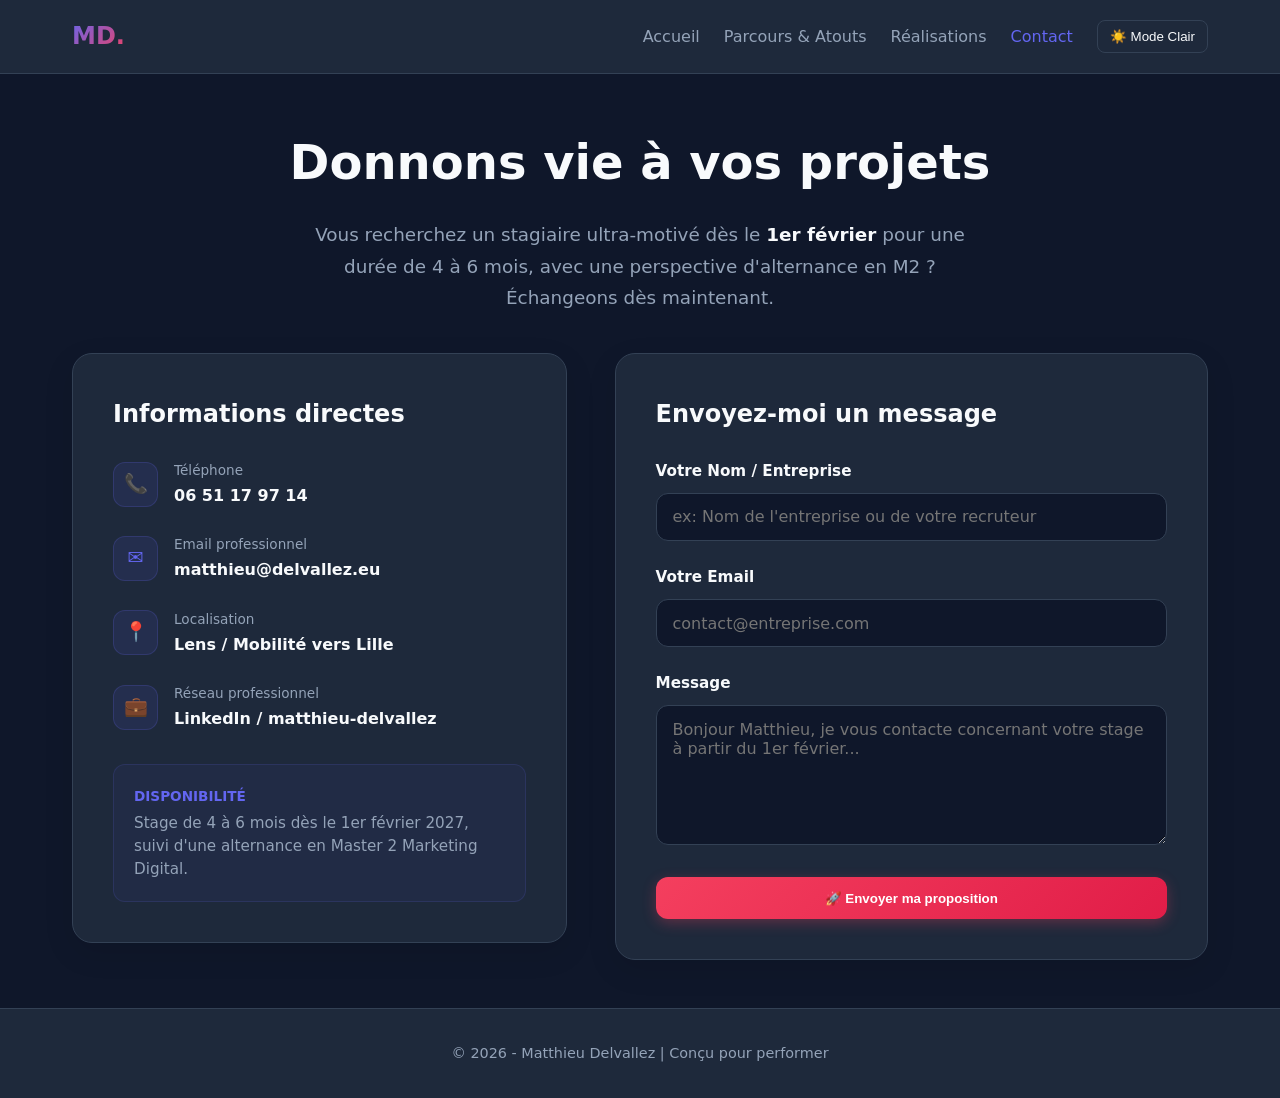
==== contact.html @ c9779fed "Add files via upload" ====
<!DOCTYPE html>
<html lang="fr">
<head>
    <meta charset="UTF-8">
    <meta name="viewport" content="width=device-width, initial-scale=1.0">
    <title>Contact | Matthieu Delvallez</title>
    <link rel="stylesheet" href="style.css">
</head>
<body>

    <header>
        <nav>
            <a href="index.html" class="logo">MD.</a>
            <ul class="nav-links">
                <li><a href="index.html">Accueil</a></li>
                <li><a href="parcours.html">Parcours & Atouts</a></li>
                <li><a href="realisations.html">Réalisations</a></li>
                <li><a href="contact.html" class="active">Contact</a></li>
                <li><button id="themeToggle" class="theme-toggle">☀️ Mode Clair</button></li>
            </ul>
        </nav>
    </header>

    <main class="reveal">
        <section style="text-align: center; margin-bottom: 2.5rem;">
            <h1 style="font-size: 3rem; font-weight: 800; margin-bottom: 1rem;">Donnons vie à vos projets</h1>
            <p style="color: var(--text-muted); font-size: 1.15rem; max-width: 650px; margin: 0 auto;">
                Vous recherchez un stagiaire ultra-motivé dès le <strong style="color: var(--text-color);">1er février</strong> pour une durée de 4 à 6 mois, avec une perspective d'alternance en M2 ? Échangeons dès maintenant.
            </p>
        </section>

        <div class="contact-wrapper">
            <!-- COLONNE GAUCHE : Coordonnées & Badge disponibilité -->
            <div class="contact-info-card">
                <h3 style="font-size: 1.5rem; margin-bottom: 1.5rem;">Informations directes</h3>
                
                <a href="tel:0651179714" class="contact-info-item">
                    <div class="contact-icon">📞</div>
                    <div>
                        <div style="font-size: 0.85rem; color: var(--text-muted);">Téléphone</div>
                        <div style="font-weight: 600;">06 51 17 97 14</div>
                    </div>
                </a>

                <a href="mailto:matthieu@delvallez.eu" class="contact-info-item">
                    <div class="contact-icon">✉️</div>
                    <div>
                        <div style="font-size: 0.85rem; color: var(--text-muted);">Email professionnel</div>
                        <div style="font-weight: 600;">matthieu@delvallez.eu</div>
                    </div>
                </a>

                <div class="contact-info-item" style="cursor: default;">
                    <div class="contact-icon">📍</div>
                    <div>
                        <div style="font-size: 0.85rem; color: var(--text-muted);">Localisation</div>
                        <div style="font-weight: 600;">Lens / Mobilité vers Lille</div>
                    </div>
                </div>

                <a href="https://linkedin.com/in/matthieu-delvallez" target="_blank" class="contact-info-item">
                    <div class="contact-icon">💼</div>
                    <div>
                        <div style="font-size: 0.85rem; color: var(--text-muted);">Réseau professionnel</div>
                        <div style="font-weight: 600;">LinkedIn / matthieu-delvallez</div>
                    </div>
                </a>

                <div style="margin-top: 2rem; padding: 1.25rem; background: rgba(99, 102, 241, 0.05); border: 1px solid rgba(99, 102, 241, 0.15); border-radius: 12px;">
                    <div style="font-size: 0.85rem; font-weight: 700; color: var(--primary); text-transform: uppercase; margin-bottom: 0.25rem;">Disponibilité</div>
                    <p style="font-size: 0.95rem; color: var(--text-muted); line-height: 1.5;">Stage de 4 à 6 mois dès le 1er février 2027, suivi d'une alternance en Master 2 Marketing Digital.</p>
                </div>
            </div>

            <!-- COLONNE DROITE : Formulaire de contact Web3Forms -->
            <!-- COLONNE DROITE : Formulaire de contact Web3Forms -->
            <div class="contact-form-card">
                <h3 style="font-size: 1.5rem; margin-bottom: 1.5rem;">Envoyez-moi un message</h3>
                
                <form action="https://api.web3forms.com/submit" method="POST" id="form">
                    <!-- Clé d'accès Web3Forms -->
                    <input type="hidden" name="access_key" value="a11c37b1-d24e-4c2c-b519-0713a681aece">
                    <input type="hidden" name="subject" value="Nouveau message depuis votre Portfolio !">
                    
                    <!-- Redirection optionnelle vers une ancre de votre page de contact pour afficher une confirmation -->
                    <!-- (Ou vous pouvez laisser Web3Forms gérer sans quitter le site en utilisant l'option AJAX ci-dessous) -->
                    <input type="hidden" name="redirect" value="https://web3forms.com/success">

                    <div class="form-group">
                        <label for="name">Votre Nom / Entreprise</label>
                        <input type="text" id="name" name="name" class="form-control" placeholder="ex: Nom de l'entreprise ou de votre recruteur" required>
                    </div>

                    <div class="form-group">
                        <label for="email">Votre Email</label>
                        <input type="email" id="email" name="email" class="form-control" placeholder="contact@entreprise.com" required>
                    </div>

                    <div class="form-group">
                        <label for="message">Message</label>
                        <textarea id="message" name="message" class="form-control" placeholder="Bonjour Matthieu, je vous contacte concernant votre stage à partir du 1er février..." required></textarea>
                    </div>

                    <button type="submit" class="btn btn-accent" style="width: 100%;">
                        🚀 Envoyer ma proposition
                    </button>
                </form>
            </div>
        </div>
    </main>

    <footer>
        <p>&copy; 2026 - Matthieu Delvallez | Conçu pour performer</p>
    </footer>

    <script src="script.js"></script>
</body>
</html>
---- style.css ----
/* --- Variables & Thème --- */
:root {
    --bg-color: #0f172a;
    --card-bg: #1e293b;
    --text-color: #f8fafc;
    --text-muted: #94a3b8;
    --primary: #6366f1;
    --primary-hover: #4f46e5;
    --accent: #f43f5e;
    --border: #334155;
    --transition: all 0.3s cubic-bezier(0.4, 0, 0.2, 1);
}

body.light-theme {
    --bg-color: #f8fafc;
    --card-bg: #ffffff;
    --text-color: #0f172a;
    --text-muted: #64748b;
    --primary: #4f46e5;
    --primary-hover: #4338ca;
    --border: #e2e8f0;
}

/* --- Reset & Base --- */
* {
    box-sizing: border-box;
    margin: 0;
    padding: 0;
}

body {
    font-family: 'Inter', system-ui, -apple-system, sans-serif;
    background-color: var(--bg-color);
    color: var(--text-color);
    line-height: 1.7;
    transition: var(--transition);
    display: flex;
    flex-direction: column;
    min-height: 100vh;
}

/* --- Header & Navigation --- */
header {
    background-color: var(--card-bg);
    border-bottom: 1px solid var(--border);
    position: sticky;
    top: 0;
    z-index: 1000;
    backdrop-filter: blur(10px);
}

nav {
    max-width: 1200px;
    margin: 0 auto;
    display: flex;
    justify-content: space-between;
    align-items: center;
    padding: 1rem 2rem;
}

.logo {
    font-weight: 800;
    font-size: 1.5rem;
    background: linear-gradient(135deg, var(--primary), var(--accent));
    -webkit-background-clip: text;
    -webkit-text-fill-color: transparent;
    text-decoration: none;
}

.nav-links {
    display: flex;
    list-style: none;
    gap: 1.5rem;
    align-items: center;
}

nav a {
    text-decoration: none;
    color: var(--text-muted);
    font-weight: 500;
    transition: var(--transition);
}

nav a:hover, nav a.active {
    color: var(--primary);
}

.theme-toggle {
    background: none;
    border: 1px solid var(--border);
    color: var(--text-color);
    padding: 0.5rem 0.75rem;
    border-radius: 8px;
    cursor: pointer;
    transition: var(--transition);
}
.theme-toggle:hover {
    border-color: var(--primary);
}

/* --- Layout Général --- */
main {
    flex: 1;
    max-width: 1200px;
    width: 100%;
    margin: 0 auto;
    padding: 3rem 2rem;
}

/* --- Boutons --- */
.btn {
    display: inline-flex;
    align-items: center;
    justify-content: center;
    background: linear-gradient(135deg, var(--primary), #4338ca);
    color: white;
    padding: 0.85rem 1.75rem;
    border-radius: 12px;
    text-decoration: none;
    font-weight: 600;
    transition: var(--transition);
    border: none;
    cursor: pointer;
    box-shadow: 0 4px 14px rgba(99, 102, 241, 0.3);
}

.btn:hover {
    transform: translateY(-2px);
    box-shadow: 0 6px 20px rgba(99, 102, 241, 0.4);
}

.btn-accent {
    background: linear-gradient(135deg, var(--accent), #e11d48);
    box-shadow: 0 4px 14px rgba(244, 63, 94, 0.3);
}

/* --- Grilles & Cartes --- */
.grid {
    display: grid;
    grid-template-columns: repeat(auto-fit, minmax(320px, 1fr));
    gap: 2rem;
    margin-top: 2rem;
}

.card {
    background-color: var(--card-bg);
    border: 1px solid var(--border);
    padding: 2rem;
    border-radius: 16px;
    transition: var(--transition);
    position: relative;
    overflow: hidden;
}

.card:hover {
    transform: translateY(-5px);
    border-color: var(--primary);
    box-shadow: 0 10px 30px rgba(0, 0, 0, 0.1);
}

/* --- Filtres Réalisations --- */
.filters {
    display: flex;
    gap: 1rem;
    margin-bottom: 2rem;
    flex-wrap: wrap;
}

.filter-btn {
    background: var(--card-bg);
    border: 1px solid var(--border);
    color: var(--text-muted);
    padding: 0.5rem 1.25rem;
    border-radius: 20px;
    cursor: pointer;
    font-weight: 500;
    transition: var(--transition);
}

.filter-btn.active, .filter-btn:hover {
    background: var(--primary);
    color: white;
    border-color: var(--primary);
}

/* --- Styles spécifiques aux sections de détails --- */
.project-detail-section {
    background-color: var(--card-bg);
    border: 1px solid var(--border);
    border-radius: 20px;
    padding: 2.5rem;
    margin-bottom: 3rem;
    transition: var(--transition);
}
.project-detail-section:hover {
    border-color: var(--primary);
    box-shadow: 0 10px 30px rgba(0, 0, 0, 0.15);
}
.project-header {
    display: flex;
    justify-content: space-between;
    align-items: flex-start;
    flex-wrap: wrap;
    gap: 1rem;
    margin-bottom: 1.5rem;
}
.project-badge {
    font-size: 0.8rem;
    font-weight: 700;
    text-transform: uppercase;
    padding: 0.4rem 0.8rem;
    border-radius: 20px;
    background: rgba(99, 102, 241, 0.1);
    color: var(--primary);
    border: 1px solid rgba(99, 102, 241, 0.2);
}
.project-description {
    color: var(--text-muted);
    font-size: 1.05rem;
    margin-bottom: 2rem;
    line-height: 1.8;
}

.visual-grid-2 {
    display: grid;
    grid-template-columns: repeat(auto-fit, minmax(300px, 1fr));
    gap: 1.5rem;
    align-items: start;
}
.visual-grid-3 {
    display: grid;
    grid-template-columns: repeat(auto-fit, minmax(250px, 1fr));
    gap: 1.5rem;
    align-items: start;
}

.visual-box {
    width: 100%;
    background-color: var(--bg-color);
    border: 1px solid var(--border);
    border-radius: 12px;
    display: flex;
    align-items: center;
    justify-content: center;
    overflow: hidden;
    position: relative;
    padding: 0.75rem;
}
.visual-box img {
    width: 100%;
    height: auto;
    max-height: 380px;
    object-fit: contain;
    border-radius: 8px;
    transition: var(--transition);
}
.visual-box:hover img {
    transform: scale(1.02);
}

/* --- Fenêtre Modale Livre Interactif (Sans Scroll) --- */
.video-modal {
    display: none;
    position: fixed;
    z-index: 2000;
    left: 0;
    top: 0;
    width: 100%;
    height: 100%;
    background-color: rgba(15, 23, 42, 0.85);
    backdrop-filter: blur(10px);
    align-items: center;
    justify-content: center;
    opacity: 0;
    transition: opacity 0.3s ease;
}

.video-modal.active {
    display: flex;
    opacity: 1;
}

.modal-content {
    background: var(--card-bg);
    border: 1px solid var(--border);
    padding: 1.5rem;
    border-radius: 20px;
    max-width: 1000px;
    width: 95vw;
    height: 92vh;
    position: relative;
    box-shadow: 0 25px 50px rgba(0, 0, 0, 0.5);
    display: flex;
    flex-direction: column;
    align-items: center;
    justify-content: space-between;
    overflow: hidden;
}

.book-container {
    position: relative;
    width: 100%;
    height: calc(100% - 4rem);
    display: flex;
    align-items: center;
    justify-content: center;
}

.book-page {
    display: none;
    width: 100%;
    height: 100%;
    text-align: center;
    animation: fadeIn 0.4s ease-in-out;
}

.book-page.active {
    display: flex;
    justify-content: center;
    align-items: center;
}

/* S'assure que le lecteur PDF intégré s'adapte exactement au cadre sans scroll */
.book-page object {
    width: 100%;
    height: 100%;
    border-radius: 8px;
    border: none;
    background-color: #ffffff;
}

.book-page img {
    max-width: 100%;
    max-height: 100%;
    object-fit: contain;
    border-radius: 8px;
}

@keyframes fadeIn {
    from { opacity: 0; transform: scale(0.98); }
    to { opacity: 1; transform: scale(1); }
}

.book-nav {
    display: flex;
    gap: 1.5rem;
    align-items: center;
    margin-top: 0.75rem;
}

.book-btn {
    background: var(--primary);
    color: white;
    border: none;
    padding: 0.5rem 1.25rem;
    border-radius: 30px;
    cursor: pointer;
    font-weight: 600;
    transition: var(--transition);
}

.book-btn:hover {
    background: var(--primary-hover);
    transform: translateY(-2px);
}

.page-indicator {
    font-size: 0.95rem;
    color: var(--text-muted);
    font-weight: 600;
}

.close-modal {
    position: absolute;
    top: 1rem;
    right: 1.25rem;
    background: none;
    border: none;
    color: var(--text-color);
    font-size: 1.8rem;
    cursor: pointer;
    z-index: 10;
    transition: var(--transition);
}

.close-modal:hover {
    color: var(--accent);
}

/* --- Footer --- */
footer {
    background-color: var(--card-bg);
    border-top: 1px solid var(--border);
    text-align: center;
    padding: 2rem;
    color: var(--text-muted);
    font-size: 0.9rem;
}

/* --- Animation Scroll Reveal --- */
.reveal {
    opacity: 0;
    transform: translateY(30px);
    transition: all 0.8s ease-out;
}
.reveal.active {
    opacity: 1;
    transform: translateY(0);
}

/* --- Style de la page Contact modernisée --- */
.contact-wrapper {
    display: grid;
    grid-template-columns: 1fr 1.2fr;
    gap: 3rem;
    align-items: start;
    margin-top: 2rem;
}

@media (max-width: 900px) {
    .contact-wrapper {
        grid-template-columns: 1fr;
    }
}

.contact-info-card {
    background: var(--card-bg);
    border: 1px solid var(--border);
    border-radius: 20px;
    padding: 2.5rem;
    box-shadow: 0 10px 30px rgba(0, 0, 0, 0.1);
}

.contact-info-item {
    display: flex;
    align-items: center;
    gap: 1rem;
    margin-bottom: 1.5rem;
    text-decoration: none;
    color: var(--text-color);
    transition: var(--transition);
}

.contact-info-item:hover {
    color: var(--primary);
    transform: translateX(5px);
}

.contact-icon {
    width: 45px;
    height: 45px;
    background: rgba(99, 102, 241, 0.1);
    border: 1px solid rgba(99, 102, 241, 0.2);
    border-radius: 12px;
    display: flex;
    align-items: center;
    justify-content: center;
    font-size: 1.2rem;
    color: var(--primary);
    flex-shrink: 0;
}

.contact-form-card {
    background: var(--card-bg);
    border: 1px solid var(--border);
    border-radius: 20px;
    padding: 2.5rem;
    box-shadow: 0 10px 30px rgba(0, 0, 0, 0.1);
}

.form-group {
    margin-bottom: 1.5rem;
}

.form-group label {
    display: block;
    font-weight: 600;
    margin-bottom: 0.5rem;
    font-size: 0.95rem;
}

.form-control {
    width: 100%;
    background-color: var(--bg-color);
    border: 1px solid var(--border);
    color: var(--text-color);
    padding: 0.85rem 1rem;
    border-radius: 12px;
    font-family: inherit;
    font-size: 1rem;
    transition: var(--transition);
}

.form-control:focus {
    outline: none;
    border-color: var(--primary);
    box-shadow: 0 0 0 3px rgba(99, 102, 241, 0.15);
}

textarea.form-control {
    resize: vertical;
    min-height: 140px;
}

/* --- Style de la page Parcours --- */
.parcours-grid {
    display: grid;
    grid-template-columns: 1fr 1fr;
    gap: 2.5rem;
    align-items: start;
    margin-top: 2rem;
}

@media (max-width: 950px) {
    .parcours-grid {
        grid-template-columns: 1fr;
    }
}

.parcours-card {
    background: var(--card-bg);
    border: 1px solid var(--border);
    border-radius: 20px;
    padding: 2.5rem;
    box-shadow: 0 10px 30px rgba(0, 0, 0, 0.1);
    height: 100%;
}

/* Timeline pour le parcours */
/* --- Correction de la Timeline (Parcours) --- */
.timeline {
    position: relative;
    padding-left: 2rem; /* Augmenté pour laisser respirer le texte */
    border-left: 2px solid var(--primary);
    margin-top: 1.5rem;
    margin-left: 0.5rem; /* Évite de coller au bord de la carte */
    display: flex;
    flex-direction: column;
    gap: 2rem;
}

.timeline-item {
    position: relative;
}

.timeline-item::before {
    content: '';
    position: absolute;
    left: calc(-2rem - 6px); /* Aligne parfaitement le point sur la ligne verticale */
    top: 6px;
    width: 10px;
    height: 10px;
    border-radius: 50%;
    background: var(--primary);
    box-shadow: 0 0 0 4px var(--card-bg);
}

.timeline-date {
    font-size: 0.8rem;
    font-weight: 700;
    color: var(--primary);
    text-transform: uppercase;
    letter-spacing: 0.05em;
    margin-bottom: 0.25rem;
}

.timeline-title {
    font-size: 1.15rem;
    font-weight: 700;
    color: var(--text-color);
}

.timeline-desc {
    font-size: 0.95rem;
    color: var(--text-muted);
    margin-top: 0.25rem;
}

/* Badges de compétences (Tags) */
.skills-category {
    margin-bottom: 1.75rem;
}

.skills-category:last-child {
    margin-bottom: 0;
}

.skills-category-title {
    font-size: 1rem;
    font-weight: 700;
    color: var(--text-color);
    margin-bottom: 0.75rem;
    display: flex;
    align-items: center;
    gap: 0.5rem;
}

.skills-badges {
    display: flex;
    flex-wrap: wrap;
    gap: 0.5rem;
}

.skill-badge {
    background: rgba(99, 102, 241, 0.1);
    color: var(--primary);
    border: 1px solid rgba(99, 102, 241, 0.2);
    padding: 0.4rem 0.85rem;
    border-radius: 20px;
    font-size: 0.85rem;
    font-weight: 600;
    transition: var(--transition);
}

.skill-badge:hover {
    background: var(--primary);
    color: white;
    transform: translateY(-2px);
}

/* --- Style spécifique à la page d'accueil --- */
.hero-section {
    padding: 2rem 0 4rem 0;
}

.home-projects-preview {
    margin-top: 4rem;
}

.preview-grid {
    display: grid;
    grid-template-columns: repeat(auto-fit, minmax(300px, 1fr));
    gap: 2rem;
    margin-top: 2rem;
}

.preview-card {
    background-color: var(--card-bg);
    border: 1px solid var(--border);
    border-radius: 16px;
    overflow: hidden;
    transition: var(--transition);
    text-decoration: none;
    display: flex;
    flex-direction: column;
}

.preview-card:hover {
    transform: translateY(-5px);
    border-color: var(--primary);
    box-shadow: 0 10px 30px rgba(0, 0, 0, 0.15);
}

.preview-img-box {
    width: 100%;
    height: 200px;
    background: var(--bg-color);
    overflow: hidden;
    position: relative;
    border-bottom: 1px solid var(--border);
}

.preview-img-box img {
    width: 100%;
    height: 100%;
    object-fit: cover;
    transition: var(--transition);
}

.preview-card:hover img {
    transform: scale(1.05);
}

.preview-content {
    padding: 1.5rem;
    flex: 1;
    display: flex;
    flex-direction: column;
    justify-content: space-between;
}

/* --- Style raffiné pour les pages des livres interactifs --- */
.book-page, .boulanger-page {
    display: none;
    width: 100%;
    height: 100%;
    justify-content: center;
    align-items: center;
    background-color: rgba(255, 255, 255, 0.03); /* Fond subtil */
    border-radius: 12px;
    padding: 1rem;
    animation: fadeIn 0.4s ease-in-out;
}

.book-page.active, .boulanger-page.active {
    display: flex;
}

.book-page img, .boulanger-page img {
    max-width: 100%;
    max-height: 100%;
    object-fit: contain;
    border-radius: 6px;
    box-shadow: 0 10px 30px rgba(0, 0, 0, 0.5);
    background-color: #ffffff; /* Fond blanc pour les pages de document */
}

.book-page, .boulanger-page, .soutenance-page {
    display: none;
    width: 100%;
    height: 100%;
    justify-content: center;
    align-items: center;
    background-color: rgba(255, 255, 255, 0.03);
    border-radius: 12px;
    padding: 1rem;
    animation: fadeIn 0.4s ease-in-out;
}

.book-page.active, .boulanger-page.active, .soutenance-page.active {
    display: flex;
}

.book-page img, .boulanger-page img, .soutenance-page img {
    max-width: 100%;
    max-height: 100%;
    object-fit: contain;
    border-radius: 6px;
    box-shadow: 0 10px 30px rgba(0, 0, 0, 0.5);
    background-color: #ffffff;
}

/* ========================================= */
/* --- RESPONSIVE DESIGN GLOBALE & EXPERT --- */
/* ========================================= */

@media (max-width: 950px) {
    /* Navigation mobile simplifiée */
    nav {
        flex-direction: column;
        gap: 1rem;
        padding: 1rem;
    }

    .nav-links {
        flex-wrap: wrap;
        justify-content: center;
        gap: 0.75rem;
    }

    /* Passage des grilles 2 ou 3 colonnes en 1 seule colonne sur tablette/mobile */
    .grid, 
    .parcours-grid, 
    .contact-wrapper, 
    .preview-grid {
        grid-template-columns: 1fr !important;
        gap: 1.5rem;
    }

    /* Ajustement des titres principaux pour éviter les débordements */
    h1 {
        font-size: 2.25rem !important;
    }

    main {
        padding: 1.5rem 1rem !important;
    }
}

@media (max-width: 600px) {
    /* Grilles de visuels (projets) en 1 colonne sur smartphone */
    .visual-grid-3, 
    .visual-grid-2 {
        grid-template-columns: 1fr !important;
    }

    /* Adaptation des modales (livres interactifs) en plein écran mobile */
    .modal-content {
        width: 95% !important;
        height: 85vh !important;
        padding: 1rem !important;
    }

    .book-btn {
        padding: 0.5rem 0.75rem !important;
        font-size: 0.85rem !important;
    }

    /* Boutons pleine largeur sur mobile pour le confort tactile */
    .hero-section .btn,
    .contact-form-card button[type="submit"] {
        width: 100%;
        text-align: center;
        justify-content: center;
    }
}
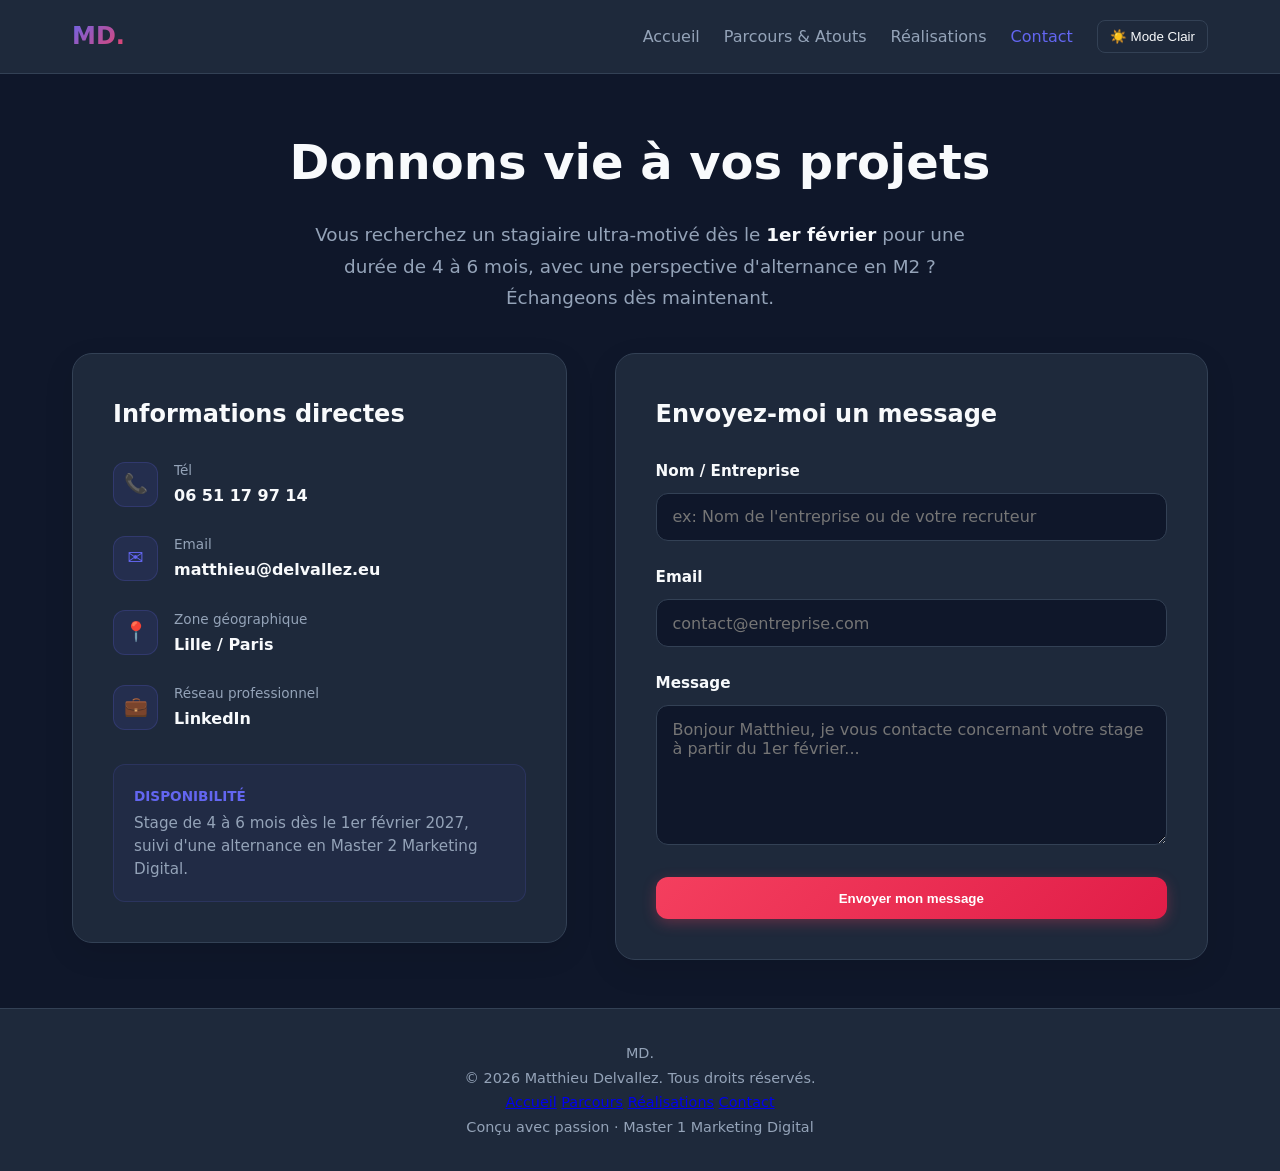
==== commit f0187482: "Update contact.html" ====
--- a/contact.html
+++ b/contact.html
@@ -37,7 +37,7 @@
                 <a href="tel:0651179714" class="contact-info-item">
                     <div class="contact-icon">📞</div>
                     <div>
-                        <div style="font-size: 0.85rem; color: var(--text-muted);">Téléphone</div>
+                        <div style="font-size: 0.85rem; color: var(--text-muted);">Tél</div>
                         <div style="font-weight: 600;">06 51 17 97 14</div>
                     </div>
                 </a>
@@ -45,7 +45,7 @@
                 <a href="mailto:matthieu@delvallez.eu" class="contact-info-item">
                     <div class="contact-icon">✉️</div>
                     <div>
-                        <div style="font-size: 0.85rem; color: var(--text-muted);">Email professionnel</div>
+                        <div style="font-size: 0.85rem; color: var(--text-muted);">Email</div>
                         <div style="font-weight: 600;">matthieu@delvallez.eu</div>
                     </div>
                 </a>
@@ -53,8 +53,8 @@
                 <div class="contact-info-item" style="cursor: default;">
                     <div class="contact-icon">📍</div>
                     <div>
-                        <div style="font-size: 0.85rem; color: var(--text-muted);">Localisation</div>
-                        <div style="font-weight: 600;">Lens / Mobilité vers Lille</div>
+                        <div style="font-size: 0.85rem; color: var(--text-muted);">Zone géographique</div>
+                        <div style="font-weight: 600;">Lille / Paris</div>
                     </div>
                 </div>
 
@@ -62,7 +62,7 @@
                     <div class="contact-icon">💼</div>
                     <div>
                         <div style="font-size: 0.85rem; color: var(--text-muted);">Réseau professionnel</div>
-                        <div style="font-weight: 600;">LinkedIn / matthieu-delvallez</div>
+                        <div style="font-weight: 600;">LinkedIn</div>
                     </div>
                 </a>
 
@@ -87,12 +87,12 @@
                     <input type="hidden" name="redirect" value="https://web3forms.com/success">
 
                     <div class="form-group">
-                        <label for="name">Votre Nom / Entreprise</label>
+                        <label for="name">Nom / Entreprise</label>
                         <input type="text" id="name" name="name" class="form-control" placeholder="ex: Nom de l'entreprise ou de votre recruteur" required>
                     </div>
 
                     <div class="form-group">
-                        <label for="email">Votre Email</label>
+                        <label for="email">Email</label>
                         <input type="email" id="email" name="email" class="form-control" placeholder="contact@entreprise.com" required>
                     </div>
 
@@ -102,17 +102,31 @@
                     </div>
 
                     <button type="submit" class="btn btn-accent" style="width: 100%;">
-                        🚀 Envoyer ma proposition
+                        Envoyer mon message
                     </button>
                 </form>
             </div>
         </div>
     </main>
 
-    <footer>
-        <p>&copy; 2026 - Matthieu Delvallez | Conçu pour performer</p>
+    <footer class="site-footer">
+        <div class="footer-content">
+            <div class="footer-left">
+                <span class="footer-logo">MD.</span>
+                <p>&copy; 2026 Matthieu Delvallez. Tous droits réservés.</p>
+            </div>
+            <div class="footer-links">
+                <a href="index.html">Accueil</a>
+                <a href="parcours.html">Parcours</a>
+                <a href="realisations.html">Réalisations</a>
+                <a href="contact.html">Contact</a>
+            </div>
+            <div class="footer-right">
+                <p>Conçu avec passion &middot; Master 1 Marketing Digital</p>
+            </div>
+        </div>
     </footer>
 
     <script src="script.js"></script>
 </body>
-</html>+</html>
--- a/style.css
+++ b/style.css
@@ -793,4 +793,70 @@
         text-align: center;
         justify-content: center;
     }
-}+    /* --- Footer Professionnel & Élégant --- */
+.site-footer {
+    background-color: var(--card-bg);
+    border-top: 1px solid rgba(255, 255, 255, 0.05);
+    padding: 2.5rem 2rem;
+    margin-top: 4rem;
+    color: var(--text-muted);
+    font-size: 0.9rem;
+}
+
+.footer-content {
+    max-width: 1200px;
+    margin: 0 auto;
+    display: flex;
+    justify-content: space-between;
+    align-items: center;
+    flex-wrap: wrap;
+    gap: 1.5rem;
+}
+
+.footer-left {
+    display: flex;
+    align-items: center;
+    gap: 1rem;
+}
+
+.footer-logo {
+    font-weight: 800;
+    font-size: 1.25rem;
+    color: var(--text-color);
+    letter-spacing: -0.05em;
+}
+
+.footer-links {
+    display: flex;
+    gap: 1.5rem;
+}
+
+.footer-links a {
+    color: var(--text-muted);
+    text-decoration: none;
+    transition: color 0.2s ease;
+}
+
+.footer-links a:hover {
+    color: var(--primary);
+}
+
+.footer-right p {
+    font-size: 0.85rem;
+    opacity: 0.8;
+}
+
+/* --- Responsive Footer sur Mobile --- */
+@media (max-width: 768px) {
+    .footer-content {
+        flex-direction: column;
+        text-align: center;
+        gap: 1rem;
+    }
+
+    .footer-left {
+        flex-direction: column;
+        gap: 0.25rem;
+    }
+}
+}
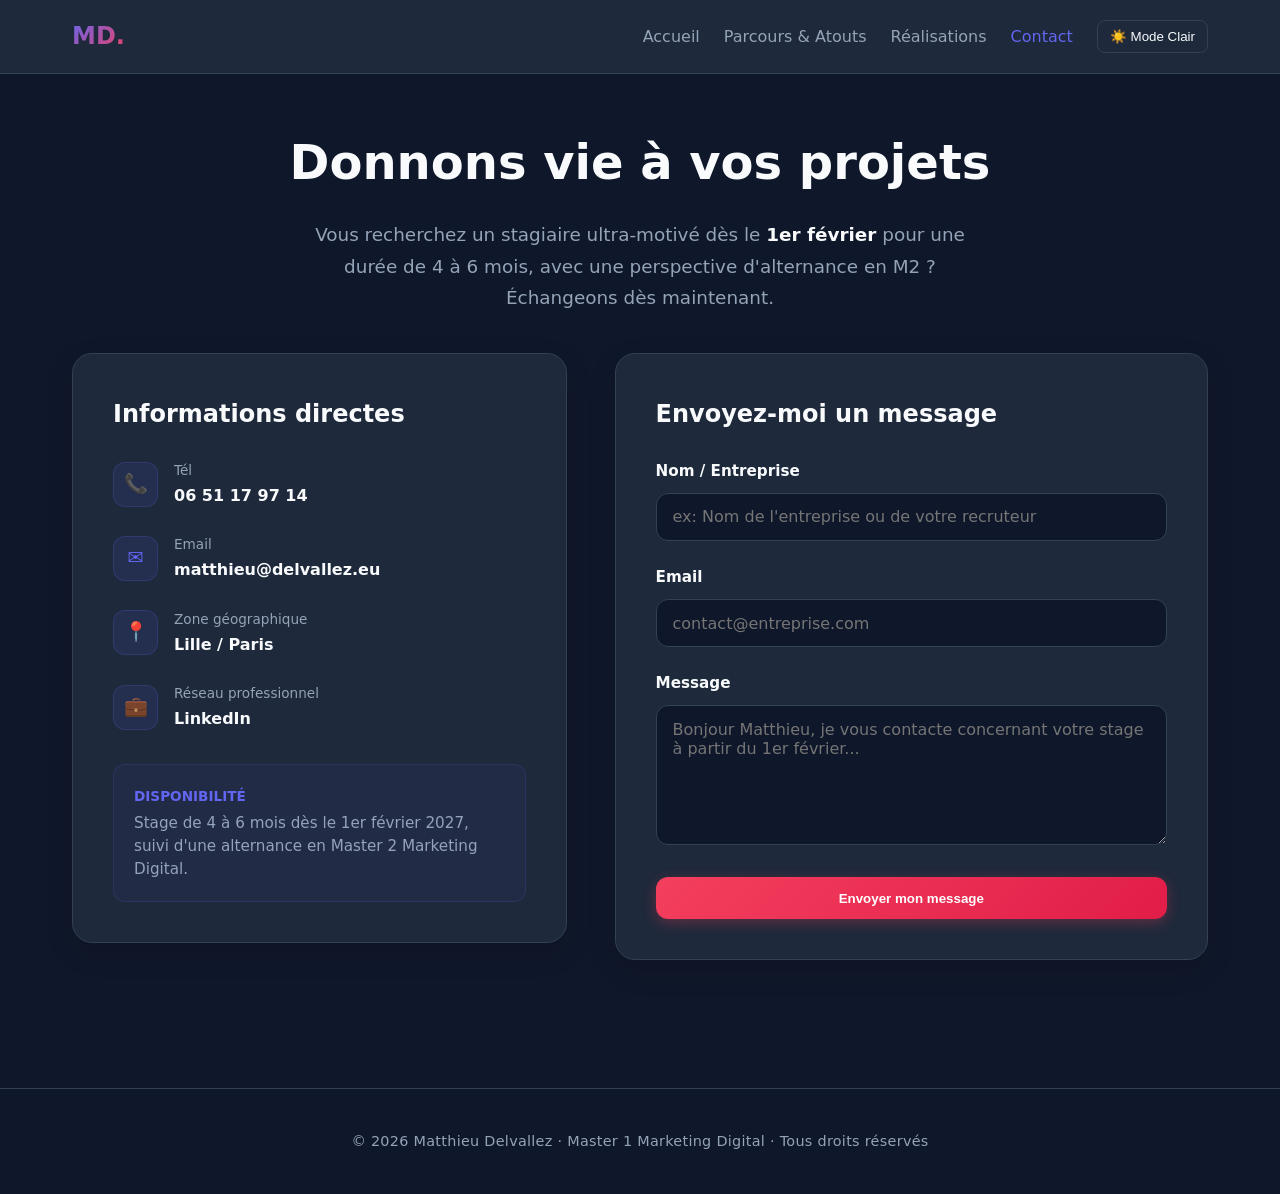
==== commit daa3749b: "Update contact.html" ====
--- a/contact.html
+++ b/contact.html
@@ -110,21 +110,7 @@
     </main>
 
     <footer class="site-footer">
-        <div class="footer-content">
-            <div class="footer-left">
-                <span class="footer-logo">MD.</span>
-                <p>&copy; 2026 Matthieu Delvallez. Tous droits réservés.</p>
-            </div>
-            <div class="footer-links">
-                <a href="index.html">Accueil</a>
-                <a href="parcours.html">Parcours</a>
-                <a href="realisations.html">Réalisations</a>
-                <a href="contact.html">Contact</a>
-            </div>
-            <div class="footer-right">
-                <p>Conçu avec passion &middot; Master 1 Marketing Digital</p>
-            </div>
-        </div>
+        <p>&copy; 2026 Matthieu Delvallez &middot; Master 1 Marketing Digital &middot; Tous droits réservés</p>
     </footer>
 
     <script src="script.js"></script>
--- a/style.css
+++ b/style.css
@@ -221,21 +221,17 @@
     line-height: 1.8;
 }
 
+/* --- GRILLES DE VISUELS (2 colonnes & 3 colonnes) --- */
 .visual-grid-2 {
     display: grid;
-    grid-template-columns: repeat(auto-fit, minmax(300px, 1fr));
+    grid-template-columns: repeat(2, 1fr);
     gap: 1.5rem;
-    align-items: start;
-}
-.visual-grid-3 {
-    display: grid;
-    grid-template-columns: repeat(auto-fit, minmax(250px, 1fr));
-    gap: 1.5rem;
-    align-items: start;
-}
-
-.visual-box {
-    width: 100%;
+    align-items: center;
+    margin-bottom: 1.5rem;
+}
+
+.visual-grid-2 .visual-box {
+    height: 280px;
     background-color: var(--bg-color);
     border: 1px solid var(--border);
     border-radius: 12px;
@@ -244,21 +240,56 @@
     justify-content: center;
     overflow: hidden;
     position: relative;
-    padding: 0.75rem;
-}
-.visual-box img {
-    width: 100%;
-    height: auto;
-    max-height: 380px;
+    padding: 1rem;
+}
+
+.visual-grid-2 .visual-box img {
+    max-width: 100%;
+    max-height: 100%;
     object-fit: contain;
     border-radius: 8px;
-    transition: var(--transition);
-}
+    box-shadow: 0 4px 12px rgba(0, 0, 0, 0.2);
+    transition: var(--transition);
+}
+
+.visual-grid-2 .visual-box:hover img {
+    transform: scale(1.02);
+}
+
+.visual-grid-3 {
+    display: grid;
+    grid-template-columns: repeat(3, 1fr);
+    gap: 1.25rem;
+    margin-bottom: 1.5rem;
+}
+
+.visual-box {
+    width: 100%;
+    height: 220px;
+    background-color: var(--bg-color);
+    border: 1px solid var(--border);
+    border-radius: 12px;
+    display: flex;
+    align-items: center;
+    justify-content: center;
+    overflow: hidden;
+    position: relative;
+    padding: 0.5rem;
+}
+
+.visual-box img {
+    max-width: 100%;
+    max-height: 100%;
+    object-fit: contain;
+    border-radius: 8px;
+    transition: var(--transition);
+}
+
 .visual-box:hover img {
-    transform: scale(1.02);
-}
-
-/* --- Fenêtre Modale Livre Interactif (Sans Scroll) --- */
+    transform: scale(1.03);
+}
+
+/* --- Fenêtre Modale Livre Interactif --- */
 .video-modal {
     display: none;
     position: fixed;
@@ -306,34 +337,35 @@
     justify-content: center;
 }
 
-.book-page {
+.book-page, 
+.boulanger-page, 
+.soutenance-page {
     display: none;
     width: 100%;
     height: 100%;
-    text-align: center;
+    justify-content: center;
+    align-items: center;
+    background-color: rgba(255, 255, 255, 0.03);
+    border-radius: 12px;
+    padding: 1rem;
     animation: fadeIn 0.4s ease-in-out;
 }
 
-.book-page.active {
-    display: flex;
-    justify-content: center;
-    align-items: center;
-}
-
-/* S'assure que le lecteur PDF intégré s'adapte exactement au cadre sans scroll */
-.book-page object {
-    width: 100%;
-    height: 100%;
-    border-radius: 8px;
-    border: none;
-    background-color: #ffffff;
-}
-
-.book-page img {
+.book-page.active, 
+.boulanger-page.active, 
+.soutenance-page.active {
+    display: flex;
+}
+
+.book-page img, 
+.boulanger-page img, 
+.soutenance-page img {
     max-width: 100%;
     max-height: 100%;
     object-fit: contain;
-    border-radius: 8px;
+    border-radius: 6px;
+    box-shadow: 0 10px 30px rgba(0, 0, 0, 0.5);
+    background-color: #ffffff;
 }
 
 @keyframes fadeIn {
@@ -387,16 +419,6 @@
     color: var(--accent);
 }
 
-/* --- Footer --- */
-footer {
-    background-color: var(--card-bg);
-    border-top: 1px solid var(--border);
-    text-align: center;
-    padding: 2rem;
-    color: var(--text-muted);
-    font-size: 0.9rem;
-}
-
 /* --- Animation Scroll Reveal --- */
 .reveal {
     opacity: 0;
@@ -423,7 +445,7 @@
     }
 }
 
-.contact-info-card {
+.contact-info-card, .contact-form-card {
     background: var(--card-bg);
     border: 1px solid var(--border);
     border-radius: 20px;
@@ -458,14 +480,6 @@
     font-size: 1.2rem;
     color: var(--primary);
     flex-shrink: 0;
-}
-
-.contact-form-card {
-    background: var(--card-bg);
-    border: 1px solid var(--border);
-    border-radius: 20px;
-    padding: 2.5rem;
-    box-shadow: 0 10px 30px rgba(0, 0, 0, 0.1);
 }
 
 .form-group {
@@ -527,13 +541,12 @@
 }
 
 /* Timeline pour le parcours */
-/* --- Correction de la Timeline (Parcours) --- */
 .timeline {
     position: relative;
-    padding-left: 2rem; /* Augmenté pour laisser respirer le texte */
+    padding-left: 2rem;
     border-left: 2px solid var(--primary);
     margin-top: 1.5rem;
-    margin-left: 0.5rem; /* Évite de coller au bord de la carte */
+    margin-left: 0.5rem;
     display: flex;
     flex-direction: column;
     gap: 2rem;
@@ -546,7 +559,7 @@
 .timeline-item::before {
     content: '';
     position: absolute;
-    left: calc(-2rem - 6px); /* Aligne parfaitement le point sur la ligne verticale */
+    left: calc(-2rem - 6px);
     top: 6px;
     width: 10px;
     height: 10px;
@@ -679,63 +692,98 @@
     justify-content: space-between;
 }
 
-/* --- Style raffiné pour les pages des livres interactifs --- */
-.book-page, .boulanger-page {
-    display: none;
-    width: 100%;
-    height: 100%;
-    justify-content: center;
-    align-items: center;
-    background-color: rgba(255, 255, 255, 0.03); /* Fond subtil */
-    border-radius: 12px;
-    padding: 1rem;
-    animation: fadeIn 0.4s ease-in-out;
-}
-
-.book-page.active, .boulanger-page.active {
-    display: flex;
-}
-
-.book-page img, .boulanger-page img {
-    max-width: 100%;
-    max-height: 100%;
-    object-fit: contain;
-    border-radius: 6px;
-    box-shadow: 0 10px 30px rgba(0, 0, 0, 0.5);
-    background-color: #ffffff; /* Fond blanc pour les pages de document */
-}
-
-.book-page, .boulanger-page, .soutenance-page {
-    display: none;
-    width: 100%;
-    height: 100%;
-    justify-content: center;
-    align-items: center;
-    background-color: rgba(255, 255, 255, 0.03);
-    border-radius: 12px;
-    padding: 1rem;
-    animation: fadeIn 0.4s ease-in-out;
-}
-
-.book-page.active, .boulanger-page.active, .soutenance-page.active {
-    display: flex;
-}
-
-.book-page img, .boulanger-page img, .soutenance-page img {
-    max-width: 100%;
-    max-height: 100%;
-    object-fit: contain;
-    border-radius: 6px;
-    box-shadow: 0 10px 30px rgba(0, 0, 0, 0.5);
-    background-color: #ffffff;
-}
-
 /* ========================================= */
-/* --- RESPONSIVE DESIGN GLOBALE & EXPERT --- */
+/* --- FOOTER PRO & DESIGN --- */
 /* ========================================= */
-
+/* --- Footer Simple & Épuré --- */
+.site-footer {
+    text-align: center;
+    padding: 2.5rem 1rem;
+    margin-top: 5rem;
+    border-top: 1px solid var(--border);
+    color: var(--text-muted);
+    font-size: 0.9rem;
+    letter-spacing: 0.02em;
+}
+
+.footer-container {
+    max-width: 1100px;
+    margin: 0 auto;
+    display: grid;
+    grid-template-columns: 2fr 1fr 1fr;
+    gap: 3rem;
+    padding-bottom: 3rem;
+    border-bottom: 1px solid rgba(255, 255, 255, 0.05);
+}
+
+.footer-brand {
+    font-size: 1.5rem;
+    font-weight: 800;
+    color: var(--text-color);
+    letter-spacing: -0.05em;
+    display: inline-block;
+    margin-bottom: 1rem;
+}
+
+.footer-bio {
+    font-size: 0.95rem;
+    line-height: 1.5;
+    max-width: 320px;
+}
+
+.footer-col h4 {
+    color: var(--text-color);
+    font-size: 1rem;
+    font-weight: 700;
+    margin-bottom: 1.25rem;
+    letter-spacing: 0.03em;
+}
+
+.footer-links-list {
+    list-style: none;
+    padding: 0;
+    margin: 0;
+    display: flex;
+    flex-direction: column;
+    gap: 0.75rem;
+}
+
+.footer-links-list a, .footer-socials a {
+    color: var(--text-muted);
+    text-decoration: none;
+    font-size: 0.95rem;
+    transition: color 0.2s ease;
+}
+
+.footer-links-list a:hover, .footer-socials a:hover {
+    color: var(--primary);
+}
+
+.footer-text {
+    font-size: 0.95rem;
+    margin-bottom: 1rem;
+}
+
+.footer-socials {
+    display: flex;
+    gap: 1.5rem;
+}
+
+.footer-bottom {
+    max-width: 1100px;
+    margin: 0 auto;
+    padding-top: 1.5rem;
+    display: flex;
+    justify-content: space-between;
+    align-items: center;
+    font-size: 0.85rem;
+    opacity: 0.8;
+}
+
+/* ========================================= */
+/* --- RESPONSIVE DESIGN GLOBAL --- */
+/* ========================================= */
 @media (max-width: 950px) {
-    /* Navigation mobile simplifiée */
     nav {
         flex-direction: column;
         gap: 1rem;
@@ -748,7 +796,6 @@
         gap: 0.75rem;
     }
 
-    /* Passage des grilles 2 ou 3 colonnes en 1 seule colonne sur tablette/mobile */
     .grid, 
     .parcours-grid, 
     .contact-wrapper, 
@@ -757,7 +804,6 @@
         gap: 1.5rem;
     }
 
-    /* Ajustement des titres principaux pour éviter les débordements */
     h1 {
         font-size: 2.25rem !important;
     }
@@ -765,16 +811,19 @@
     main {
         padding: 1.5rem 1rem !important;
     }
+
+    .footer-container {
+        grid-template-columns: 1fr;
+        gap: 2rem;
+    }
 }
 
 @media (max-width: 600px) {
-    /* Grilles de visuels (projets) en 1 colonne sur smartphone */
     .visual-grid-3, 
     .visual-grid-2 {
         grid-template-columns: 1fr !important;
     }
 
-    /* Adaptation des modales (livres interactifs) en plein écran mobile */
     .modal-content {
         width: 95% !important;
         height: 85vh !important;
@@ -786,77 +835,9 @@
         font-size: 0.85rem !important;
     }
 
-    /* Boutons pleine largeur sur mobile pour le confort tactile */
-    .hero-section .btn,
-    .contact-form-card button[type="submit"] {
-        width: 100%;
-        text-align: center;
-        justify-content: center;
-    }
-    /* --- Footer Professionnel & Élégant --- */
-.site-footer {
-    background-color: var(--card-bg);
-    border-top: 1px solid rgba(255, 255, 255, 0.05);
-    padding: 2.5rem 2rem;
-    margin-top: 4rem;
-    color: var(--text-muted);
-    font-size: 0.9rem;
-}
-
-.footer-content {
-    max-width: 1200px;
-    margin: 0 auto;
-    display: flex;
-    justify-content: space-between;
-    align-items: center;
-    flex-wrap: wrap;
-    gap: 1.5rem;
-}
-
-.footer-left {
-    display: flex;
-    align-items: center;
-    gap: 1rem;
-}
-
-.footer-logo {
-    font-weight: 800;
-    font-size: 1.25rem;
-    color: var(--text-color);
-    letter-spacing: -0.05em;
-}
-
-.footer-links {
-    display: flex;
-    gap: 1.5rem;
-}
-
-.footer-links a {
-    color: var(--text-muted);
-    text-decoration: none;
-    transition: color 0.2s ease;
-}
-
-.footer-links a:hover {
-    color: var(--primary);
-}
-
-.footer-right p {
-    font-size: 0.85rem;
-    opacity: 0.8;
-}
-
-/* --- Responsive Footer sur Mobile --- */
-@media (max-width: 768px) {
-    .footer-content {
+    .footer-bottom {
         flex-direction: column;
-        text-align: center;
-        gap: 1rem;
-    }
-
-    .footer-left {
-        flex-direction: column;
-        gap: 0.25rem;
-    }
-}
-}
+        gap: 0.5rem;
+        text-align: left;
+    }
+}
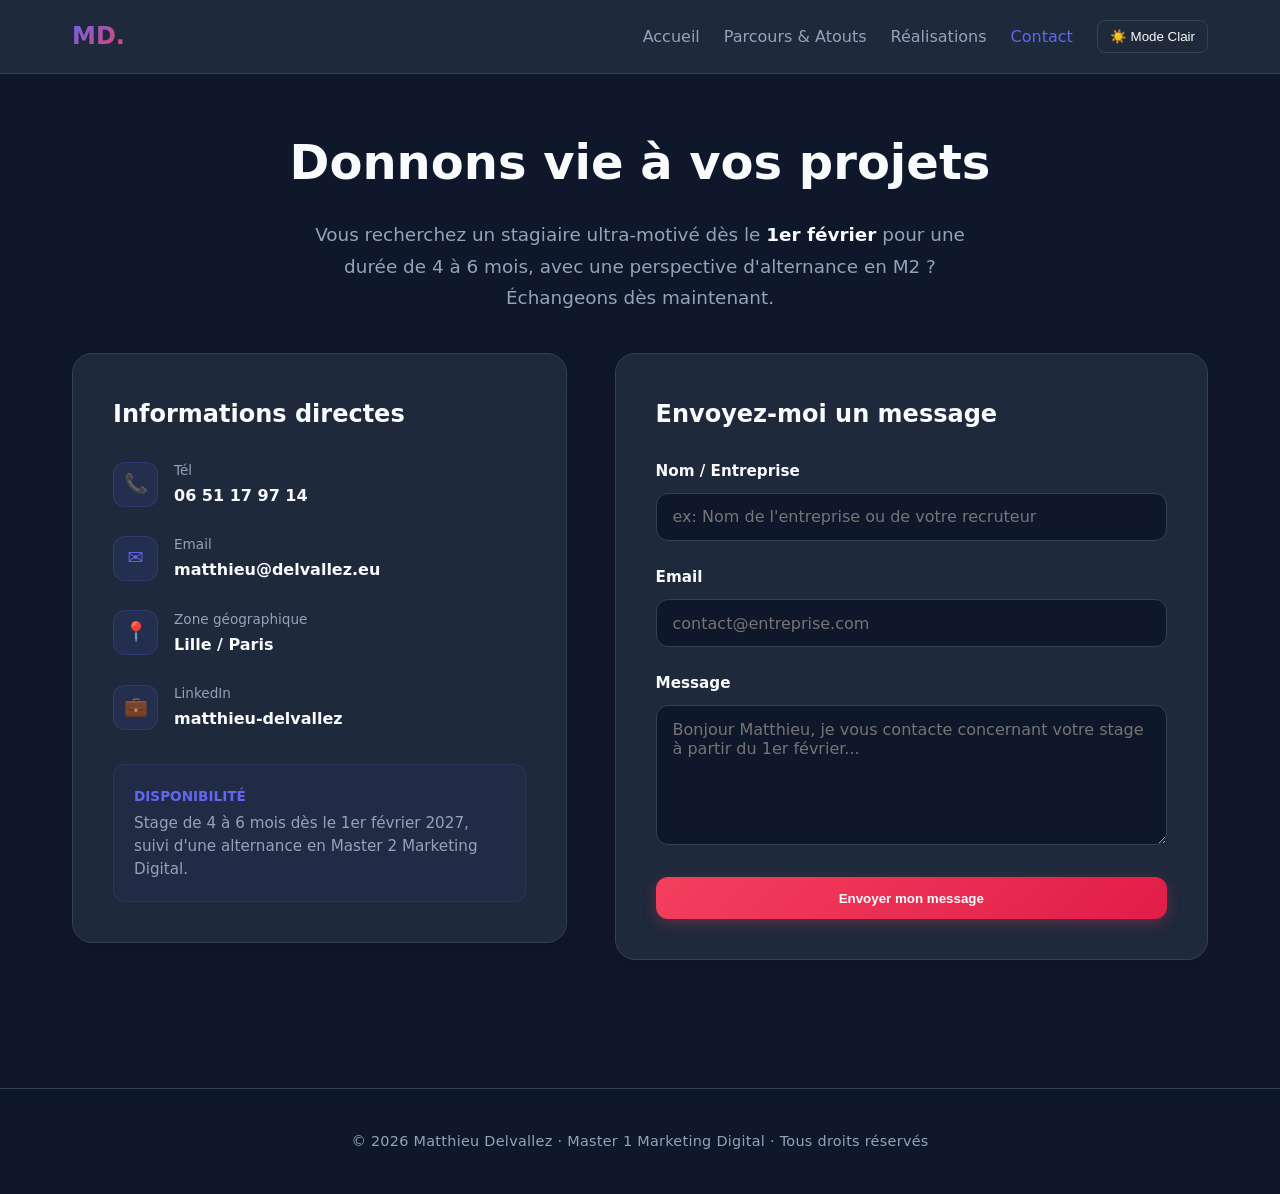
==== commit d31c074f: "Update contact.html" ====
--- a/contact.html
+++ b/contact.html
@@ -61,8 +61,8 @@
                 <a href="https://linkedin.com/in/matthieu-delvallez" target="_blank" class="contact-info-item">
                     <div class="contact-icon">💼</div>
                     <div>
-                        <div style="font-size: 0.85rem; color: var(--text-muted);">Réseau professionnel</div>
-                        <div style="font-weight: 600;">LinkedIn</div>
+                        <div style="font-size: 0.85rem; color: var(--text-muted);">LinkedIn</div>
+                        <div style="font-weight: 600;">matthieu-delvallez</div>
                     </div>
                 </a>
 
--- a/style.css
+++ b/style.css
@@ -706,79 +706,7 @@
     letter-spacing: 0.02em;
 }
 
-.footer-container {
-    max-width: 1100px;
-    margin: 0 auto;
-    display: grid;
-    grid-template-columns: 2fr 1fr 1fr;
-    gap: 3rem;
-    padding-bottom: 3rem;
-    border-bottom: 1px solid rgba(255, 255, 255, 0.05);
-}
-
-.footer-brand {
-    font-size: 1.5rem;
-    font-weight: 800;
-    color: var(--text-color);
-    letter-spacing: -0.05em;
-    display: inline-block;
-    margin-bottom: 1rem;
-}
-
-.footer-bio {
-    font-size: 0.95rem;
-    line-height: 1.5;
-    max-width: 320px;
-}
-
-.footer-col h4 {
-    color: var(--text-color);
-    font-size: 1rem;
-    font-weight: 700;
-    margin-bottom: 1.25rem;
-    letter-spacing: 0.03em;
-}
-
-.footer-links-list {
-    list-style: none;
-    padding: 0;
-    margin: 0;
-    display: flex;
-    flex-direction: column;
-    gap: 0.75rem;
-}
-
-.footer-links-list a, .footer-socials a {
-    color: var(--text-muted);
-    text-decoration: none;
-    font-size: 0.95rem;
-    transition: color 0.2s ease;
-}
-
-.footer-links-list a:hover, .footer-socials a:hover {
-    color: var(--primary);
-}
-
-.footer-text {
-    font-size: 0.95rem;
-    margin-bottom: 1rem;
-}
-
-.footer-socials {
-    display: flex;
-    gap: 1.5rem;
-}
-
-.footer-bottom {
-    max-width: 1100px;
-    margin: 0 auto;
-    padding-top: 1.5rem;
-    display: flex;
-    justify-content: space-between;
-    align-items: center;
-    font-size: 0.85rem;
-    opacity: 0.8;
-}
+
 
 /* ========================================= */
 /* --- RESPONSIVE DESIGN GLOBAL --- */
